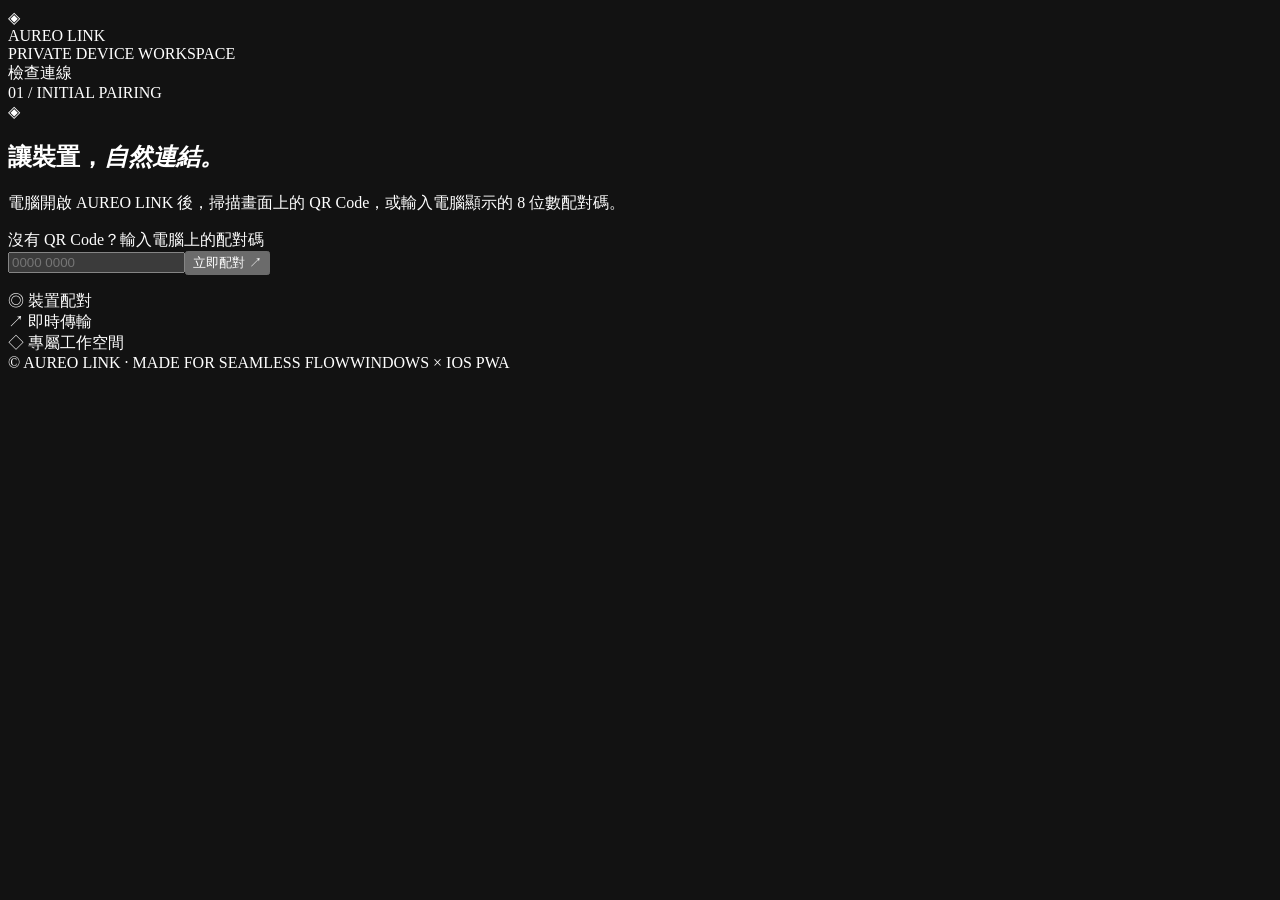
==== pwa/index.html @ 886913a0 "Release AUREO LINK v2 with standalone EXE and download portal" ====
<!doctype html>
<html lang="zh-Hant">
<head>
  <meta charset="utf-8">
  <meta name="viewport" content="width=device-width,initial-scale=1,viewport-fit=cover">
  <meta name="theme-color" content="#0e0e11">
  <meta name="color-scheme" content="dark">
  <meta name="apple-mobile-web-app-capable" content="yes">
  <meta name="apple-mobile-web-app-title" content="AUREO LINK">
  <meta name="description" content="AUREO LINK · 私密的跨裝置文字、連結與檔案傳輸空間">
  <link rel="icon" type="image/png" href="/icons/icon-192.png">
  <link rel="apple-touch-icon" href="/icons/icon-192.png">
  <link rel="manifest" href="/manifest.webmanifest">
  <link rel="stylesheet" href="/app.css">
  <title>AUREO LINK — 共享工作台</title>
</head>
<body>
 <div class="ambient ambient-one"></div><div class="ambient ambient-two"></div>
 <div class="page">
  <header class="header">
   <div class="brand"><div class="mark">◈</div><div><div class="brand-name">AUREO <span>LINK</span></div><div class="brand-sub">PRIVATE DEVICE WORKSPACE</div></div></div>
   <div class="head-side"><span class="pill" id="connectionPill"><span class="signal"></span> 檢查連線</span></div>
  </header>

  <section class="install-note" id="installNote" hidden>
   <div><strong>AUREO LINK 使用提示</strong><p>免費模式每次重開電腦程式後，請重新掃描 QR Code。固定網址的服務可在 Safari 分享 <span aria-label="分享">▣</span> →「加入主畫面」。</p></div>
   <button class="close-note" id="closeInstall" aria-label="關閉提示">×</button>
  </section>

  <section id="pairView" class="pair-view">
   <div class="eyebrow">01 / INITIAL PAIRING</div>
   <div class="hero-icon">◈</div>
   <h1>讓裝置，<em>自然連結。</em></h1>
   <p class="intro">電腦開啟 AUREO LINK 後，掃描畫面上的 QR Code，或輸入電腦顯示的 8 位數配對碼。</p>
   <div id="pairWaiting" class="pair-waiting" hidden><div class="loader"></div><strong id="pairWaitingTitle">等待電腦確認</strong><p>請在電腦視窗按下「允許」，即可開啟專屬傳送通道。</p></div>
   <form id="pairForm" class="pin-box">
    <label for="pin">沒有 QR Code？輸入電腦上的配對碼</label>
    <div class="pin-form"><input id="pin" inputmode="numeric" autocomplete="one-time-code" maxlength="8" pattern="[0-9]{8}" placeholder="0000 0000" aria-label="8 位數配對碼" required><button type="submit">立即配對 ↗</button></div>
   </form>
   <p class="helper" id="pairError" role="status"></p>
   <div class="trust-items"><div>◎ <span>裝置配對</span></div><div>↗ <span>即時傳輸</span></div><div>◇ <span>專屬工作空間</span></div></div>
  </section>

  <section id="roomView" class="room" hidden>
   <aside class="sidebar">
    <div class="eyebrow">01 / LINKED DEVICES</div>
    <h2>我的裝置</h2>
    <div class="device-card"><div class="device-icon">▣</div><div class="device-text"><strong id="computerName">Windows 電腦</strong><span id="computerStatus">正在連線...</span></div><span id="deviceDot" class="device-dot"></span></div>
    <div class="section-line"></div>
    <div class="eyebrow">02 / YOUR SPACE</div>
    <div class="space-selected">◈ <span>即時共享空間</span><span class="space-arrow">↗</span></div>
    <div class="side-info">只要電腦程式保持開啟，就能用手機即時傳送文字、連結、照片和檔案。<br><br>傳輸經過你設定的中繼伺服器，伺服器不保留聊天內容。</div>
    <button class="unpair" id="unpairBtn">取消這台手機的配對</button>
   </aside>
   <main class="chat-panel">
    <div class="chat-top"><div><div class="eyebrow">LIVE WORKSPACE / 001</div><h2>即時共享空間 <span class="chat-top-ornament">↗</span></h2></div><span id="chatStatus" class="status-mini">連線中...</span></div>
    <div class="messages" id="messages" aria-live="polite">
      <div class="welcome"><div class="welcome-mark">◈</div><h3>這裡是你的傳送空間</h3><p>不必登入通訊軟體。將檔案、圖片、網址或文字放在這裡，另一端就會收到。</p></div>
    </div>
    <div class="composer">
      <div id="transferList" class="transfer-list" aria-live="polite"></div>
      <div class="clipboard-panel">
       <strong>文字剪貼簿同步</strong>
       <p id="clipboardStatus" role="status">手機同步後電腦可直接貼上；電腦複製後，點下方按鈕存入手機剪貼簿。</p>
       <div class="clipboard-actions"><button id="sendClipboardBtn">手機複製 → 電腦可貼上</button><button id="receiveClipboardBtn" disabled>複製電腦內容</button></div>
       <textarea id="clipboardInput" rows="1" aria-label="貼上並同步到電腦" placeholder="iPhone 若要求操作，請長按此處貼上，即會同步至電腦"></textarea>
      </div>
      <div id="pendingFile" class="pending-file" hidden></div>
      <div class="compose-entry"><button id="fileBtn" aria-label="附加檔案" title="傳送照片或檔案" class="file-button">＋</button><textarea rows="1" id="messageInput" placeholder="輸入訊息，或貼上連結..." aria-label="訊息"></textarea><button id="pasteBtn" class="mini-button" title="貼上剪貼簿文字">貼上</button><button id="sendBtn" class="send-button" aria-label="傳送">➤</button></div>
      <input id="fileInput" type="file" multiple hidden>
      <div class="composer-hint"><span>＋ 可傳檔案與圖片 · 單檔上限 20 MB</span><span>在線即時傳送，不會離線代收</span></div>
    </div>
   </main>
  </section>
  <footer class="footer"><span>© AUREO LINK · MADE FOR SEAMLESS FLOW</span><span>WINDOWS × IOS PWA</span></footer>
 </div>
 <div class="toast" id="toast" role="status" aria-live="polite"></div>
 <script src="/app.js" defer></script>
</body>
</html>
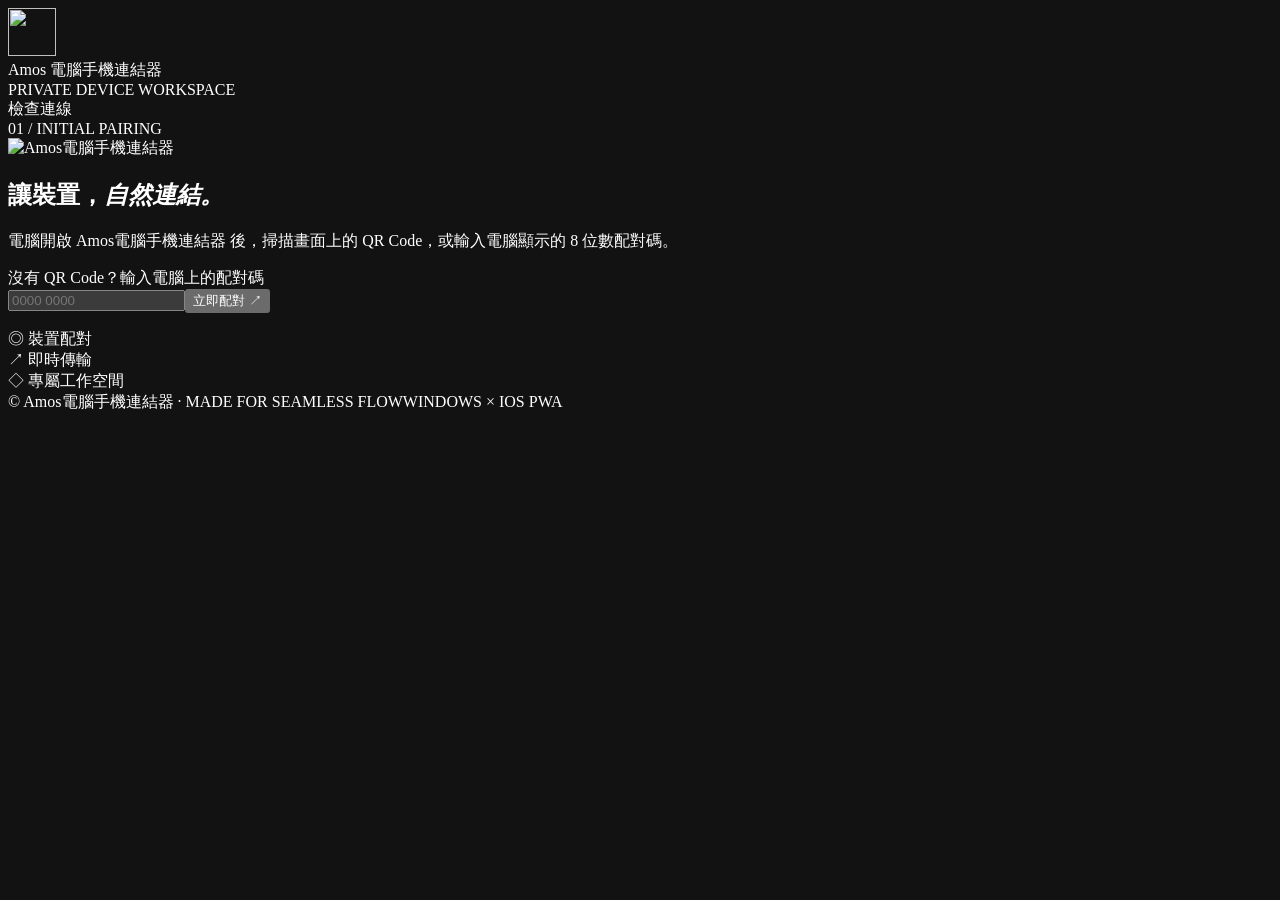
==== commit 9beef1ae: "Unify Amos branding and installer shortcuts" ====
--- a/pwa/index.html
+++ b/pwa/index.html
@@ -6,32 +6,32 @@
   <meta name="theme-color" content="#0e0e11">
   <meta name="color-scheme" content="dark">
   <meta name="apple-mobile-web-app-capable" content="yes">
-  <meta name="apple-mobile-web-app-title" content="AUREO LINK">
-  <meta name="description" content="AUREO LINK · 私密的跨裝置文字、連結與檔案傳輸空間">
+  <meta name="apple-mobile-web-app-title" content="Amos電腦手機連結器">
+  <meta name="description" content="Amos電腦手機連結器 · 私密的跨裝置文字、連結與檔案傳輸空間">
   <link rel="icon" type="image/png" href="/icons/icon-192.png">
   <link rel="apple-touch-icon" href="/icons/icon-192.png">
   <link rel="manifest" href="/manifest.webmanifest">
   <link rel="stylesheet" href="/app.css">
-  <title>AUREO LINK — 共享工作台</title>
+  <title>Amos電腦手機連結器 — 共享工作台</title>
 </head>
 <body>
  <div class="ambient ambient-one"></div><div class="ambient ambient-two"></div>
  <div class="page">
   <header class="header">
-   <div class="brand"><div class="mark">◈</div><div><div class="brand-name">AUREO <span>LINK</span></div><div class="brand-sub">PRIVATE DEVICE WORKSPACE</div></div></div>
+   <div class="brand"><img class="mark" src="/icons/icon-192.png" width="48" height="48" alt=""><div><div class="brand-name">Amos <span>電腦手機連結器</span></div><div class="brand-sub">PRIVATE DEVICE WORKSPACE</div></div></div>
    <div class="head-side"><span class="pill" id="connectionPill"><span class="signal"></span> 檢查連線</span></div>
   </header>
 
   <section class="install-note" id="installNote" hidden>
-   <div><strong>AUREO LINK 使用提示</strong><p>免費模式每次重開電腦程式後，請重新掃描 QR Code。固定網址的服務可在 Safari 分享 <span aria-label="分享">▣</span> →「加入主畫面」。</p></div>
+   <div><strong>Amos電腦手機連結器 使用提示</strong><p>免費模式每次重開電腦程式後，請重新掃描 QR Code。固定網址的服務可在 Safari 分享 <span aria-label="分享">▣</span> →「加入主畫面」。</p></div>
    <button class="close-note" id="closeInstall" aria-label="關閉提示">×</button>
   </section>
 
   <section id="pairView" class="pair-view">
    <div class="eyebrow">01 / INITIAL PAIRING</div>
-   <div class="hero-icon">◈</div>
+   <div class="hero-icon"><img src="/icons/icon-192.png" width="112" height="112" alt="Amos電腦手機連結器"></div>
    <h1>讓裝置，<em>自然連結。</em></h1>
-   <p class="intro">電腦開啟 AUREO LINK 後，掃描畫面上的 QR Code，或輸入電腦顯示的 8 位數配對碼。</p>
+   <p class="intro">電腦開啟 Amos電腦手機連結器 後，掃描畫面上的 QR Code，或輸入電腦顯示的 8 位數配對碼。</p>
    <div id="pairWaiting" class="pair-waiting" hidden><div class="loader"></div><strong id="pairWaitingTitle">等待電腦確認</strong><p>請在電腦視窗按下「允許」，即可開啟專屬傳送通道。</p></div>
    <form id="pairForm" class="pin-box">
     <label for="pin">沒有 QR Code？輸入電腦上的配對碼</label>
@@ -72,7 +72,7 @@
     </div>
    </main>
   </section>
-  <footer class="footer"><span>© AUREO LINK · MADE FOR SEAMLESS FLOW</span><span>WINDOWS × IOS PWA</span></footer>
+  <footer class="footer"><span>© Amos電腦手機連結器 · MADE FOR SEAMLESS FLOW</span><span>WINDOWS × IOS PWA</span></footer>
  </div>
  <div class="toast" id="toast" role="status" aria-live="polite"></div>
  <script src="/app.js" defer></script>
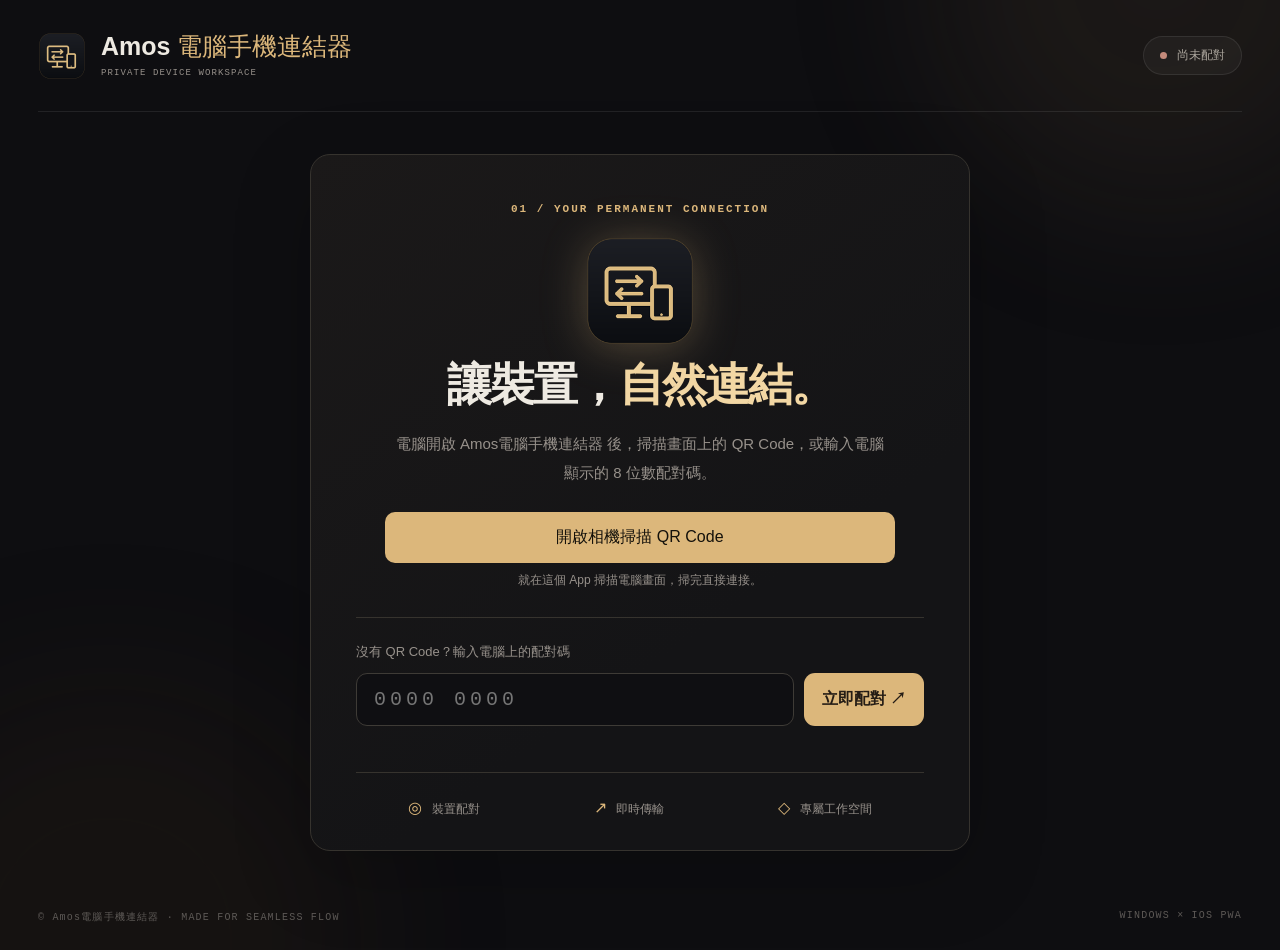
==== commit 5005256f: "Keep mobile PWA installed with in-app QR, short-code directory and restart-safe pairing" ====
--- a/pwa/index.html
+++ b/pwa/index.html
@@ -8,34 +8,36 @@
   <meta name="apple-mobile-web-app-capable" content="yes">
   <meta name="apple-mobile-web-app-title" content="Amos電腦手機連結器">
   <meta name="description" content="Amos電腦手機連結器 · 私密的跨裝置文字、連結與檔案傳輸空間">
-  <link rel="icon" type="image/png" href="/icons/icon-192.png">
-  <link rel="apple-touch-icon" href="/icons/icon-192.png">
-  <link rel="manifest" href="/manifest.webmanifest">
-  <link rel="stylesheet" href="/app.css">
+  <link rel="icon" type="image/png" href="icons/icon-192.png">
+  <link rel="apple-touch-icon" href="icons/icon-192.png">
+  <link rel="manifest" href="manifest.webmanifest">
+  <link rel="stylesheet" href="app.css">
   <title>Amos電腦手機連結器 — 共享工作台</title>
 </head>
 <body>
  <div class="ambient ambient-one"></div><div class="ambient ambient-two"></div>
  <div class="page">
   <header class="header">
-   <div class="brand"><img class="mark" src="/icons/icon-192.png" width="48" height="48" alt=""><div><div class="brand-name">Amos <span>電腦手機連結器</span></div><div class="brand-sub">PRIVATE DEVICE WORKSPACE</div></div></div>
+   <div class="brand"><img class="mark" src="icons/icon-192.png" width="48" height="48" alt=""><div><div class="brand-name">Amos <span>電腦手機連結器</span></div><div class="brand-sub">PRIVATE DEVICE WORKSPACE</div></div></div>
    <div class="head-side"><span class="pill" id="connectionPill"><span class="signal"></span> 檢查連線</span></div>
   </header>
 
   <section class="install-note" id="installNote" hidden>
-   <div><strong>Amos電腦手機連結器 使用提示</strong><p>免費模式每次重開電腦程式後，請重新掃描 QR Code。固定網址的服務可在 Safari 分享 <span aria-label="分享">▣</span> →「加入主畫面」。</p></div>
+   <div><strong>Amos電腦手機連結器 使用提示</strong><p>在 Safari 分享 <span aria-label="分享">▣</span> →「加入主畫面」，只需安裝一次。重開 App 會恢復已記住的配對；新增連線可直接使用 App 內相機或 8 位數連線碼。</p></div>
    <button class="close-note" id="closeInstall" aria-label="關閉提示">×</button>
   </section>
 
   <section id="pairView" class="pair-view">
-   <div class="eyebrow">01 / INITIAL PAIRING</div>
-   <div class="hero-icon"><img src="/icons/icon-192.png" width="112" height="112" alt="Amos電腦手機連結器"></div>
+   <div class="eyebrow">01 / YOUR PERMANENT CONNECTION</div>
+   <div class="hero-icon"><img src="icons/icon-192.png" width="112" height="112" alt="Amos電腦手機連結器"></div>
    <h1>讓裝置，<em>自然連結。</em></h1>
    <p class="intro">電腦開啟 Amos電腦手機連結器 後，掃描畫面上的 QR Code，或輸入電腦顯示的 8 位數配對碼。</p>
    <div id="pairWaiting" class="pair-waiting" hidden><div class="loader"></div><strong id="pairWaitingTitle">等待電腦確認</strong><p>請在電腦視窗按下「允許」，即可開啟專屬傳送通道。</p></div>
+   <div class="scan-actions"><button id="scanBtn" class="scan-button">開啟相機掃描 QR Code</button><p>就在這個 App 掃描電腦畫面，掃完直接連接。</p></div>
+   <section id="scanner" class="scanner" hidden aria-label="QR Code 掃描器"><div class="scanner-head"><strong>掃描電腦 QR Code</strong><button id="closeScanner" type="button">關閉相機</button></div><video id="scanVideo" playsinline muted></video><p id="scanError" role="status"></p></section>
    <form id="pairForm" class="pin-box">
     <label for="pin">沒有 QR Code？輸入電腦上的配對碼</label>
-    <div class="pin-form"><input id="pin" inputmode="numeric" autocomplete="one-time-code" maxlength="8" pattern="[0-9]{8}" placeholder="0000 0000" aria-label="8 位數配對碼" required><button type="submit">立即配對 ↗</button></div>
+    <div class="pin-form"><input id="pin" inputmode="numeric" autocomplete="one-time-code" maxlength="8" pattern="[0-9]{8}" placeholder="0000 0000" aria-label="8 位數配對碼" required><button id="pairSubmit" type="submit">立即配對 ↗</button></div>
    </form>
    <p class="helper" id="pairError" role="status"></p>
    <div class="trust-items"><div>◎ <span>裝置配對</span></div><div>↗ <span>即時傳輸</span></div><div>◇ <span>專屬工作空間</span></div></div>
@@ -50,6 +52,7 @@
     <div class="eyebrow">02 / YOUR SPACE</div>
     <div class="space-selected">◈ <span>即時共享空間</span><span class="space-arrow">↗</span></div>
     <div class="side-info">只要電腦程式保持開啟，就能用手機即時傳送文字、連結、照片和檔案。<br><br>傳輸經過你設定的中繼伺服器，伺服器不保留聊天內容。</div>
+    <button class="unpair" id="reconnectBtn">重新連線</button>
     <button class="unpair" id="unpairBtn">取消這台手機的配對</button>
    </aside>
    <main class="chat-panel">
@@ -75,6 +78,9 @@
   <footer class="footer"><span>© Amos電腦手機連結器 · MADE FOR SEAMLESS FLOW</span><span>WINDOWS × IOS PWA</span></footer>
  </div>
  <div class="toast" id="toast" role="status" aria-live="polite"></div>
- <script src="/app.js" defer></script>
+ <script src="vendor/jsQR.js" defer></script>
+ <script src="connection.js" defer></script>
+ <script src="scanner.js" defer></script>
+ <script src="app.js" defer></script>
 </body>
 </html>
--- a/pwa/app.css
+++ b/pwa/app.css
@@ -0,0 +1,11 @@
+:root{--bg:#0e0e11;--panel:#17171b;--panel2:#202025;--border:#36332e;--gold:#dcb77b;--lightGold:#f2d7a4;--text:#eeeae2;--muted:#97918b;--green:#79cca4;--radius:15px;font-family:Inter,-apple-system,BlinkMacSystemFont,"SF Pro Display","Microsoft JhengHei",sans-serif;color:var(--text);background:var(--bg)}
+*{box-sizing:border-box}body{margin:0;min-height:100dvh;background:var(--bg)}button,input,textarea{font:inherit}button{cursor:pointer}button:disabled{opacity:.45;cursor:not-allowed}[hidden]{display:none!important}::selection{color:var(--bg);background:var(--gold)}a{color:var(--lightGold);text-decoration:underline;text-underline-offset:4px}a:hover{color:#fff}button:focus-visible,textarea:focus-visible,input:focus-visible{outline:2px solid var(--gold);outline-offset:3px}.ambient{position:fixed;pointer-events:none;border-radius:100%;filter:blur(80px);opacity:.15}.ambient-one{top:-250px;right:-110px;width:460px;height:460px;background:#6b563c}.ambient-two{bottom:-300px;left:-150px;width:520px;height:520px;background:#45301a}.page{position:relative;max-width:1380px;min-height:100dvh;padding:0 38px;margin:auto;display:flex;flex-direction:column}.header{height:112px;display:flex;align-items:center;justify-content:space-between;border-bottom:1px solid #ffffff16}.brand{display:flex;align-items:center;gap:15px}.mark{color:var(--gold);font-size:43px;line-height:1}.brand-name{font-size:27px;font-weight:800;letter-spacing:3px;line-height:1}.brand-name span{color:var(--gold);font-weight:400}.brand-sub{font-family:ui-monospace,SFMono-Regular,Consolas,monospace;font-size:10px;color:var(--muted);letter-spacing:2px;margin-top:9px}.head-side{display:flex;align-items:center;gap:18px}.pill{color:#afa9a0;background:#ffffff09;border:1px solid #ffffff16;display:flex;gap:10px;align-items:center;border-radius:30px;padding:10px 16px;font-size:12px}.signal{height:7px;width:7px;background:#777;border-radius:50%}.pill.online .signal{background:var(--green);box-shadow:0 0 9px #79cca480}.pill.offline .signal{background:#c48a7b}.install-note{margin:16px 0 0;padding:13px 17px;border:1px solid #80623d;background:#352a1d;border-radius:12px;display:flex;align-items:flex-start;justify-content:space-between;gap:8px}.install-note strong{color:var(--lightGold);font-size:13px}.install-note p{color:#d2c4ad;font-size:12px;margin:6px 0 0;line-height:1.7}.close-note{background:transparent;color:var(--lightGold);font-size:20px;border:0}.eyebrow{font:700 11px ui-monospace,SFMono-Regular,Consolas,monospace;color:var(--gold);letter-spacing:2px}.pair-view{border:1px solid var(--border);border-radius:20px;background:linear-gradient(145deg,#1b1919,#141416 65%);margin:42px auto 32px;padding:48px 45px 32px;width:min(100%,660px);text-align:center;box-shadow:0 24px 80px #0003}.hero-icon{font-size:78px;color:var(--gold);filter:drop-shadow(0 4px 22px #dcb77b4d);margin:20px 0 5px}.pair-view h1{font-size:clamp(30px,4vw,45px);letter-spacing:-2px;font-weight:750;margin:8px 0}.pair-view h1 em{font-style:normal;color:var(--lightGold)}.intro{color:var(--muted);line-height:1.95;max-width:490px;margin:14px auto 24px;font-size:15px}.pin-box{border-top:1px solid var(--border);margin-top:28px;padding-top:25px;text-align:left}.pin-box label{font-size:13px;color:var(--muted);display:block;margin-bottom:12px}.pin-form{display:flex;gap:10px}.pin-form input{min-width:0;flex:1;background:#0f0f12;color:var(--text);border:1px solid #3e3b36;border-radius:11px;padding:14px 17px;letter-spacing:4px;font-size:20px;font-family:ui-monospace,SFMono-Regular,Consolas,monospace}.pin-form button{white-space:nowrap;background:var(--gold);color:#241c15;font-weight:750;border:0;padding:12px 18px;border-radius:11px}.pin-form button:hover{background:var(--lightGold)}.helper{color:#db918d;min-height:22px;text-align:left;font-size:12px}.pair-waiting{padding:22px;background:#2b2620;border:1px solid #5d4c35;border-radius:12px}.pair-waiting strong{display:block;color:var(--lightGold);margin-top:6px}.pair-waiting p{font-size:12px;color:var(--muted);line-height:1.6}.loader{border:2px solid #ffffff22;border-top:2px solid var(--gold);width:25px;height:25px;border-radius:50%;margin:auto;animation:spin 1s linear infinite}@keyframes spin{to{transform:rotate(360deg)}}.trust-items{border-top:1px solid var(--border);padding-top:25px;display:flex;justify-content:space-around;gap:10px;color:var(--gold)}.trust-items span{color:var(--muted);font-size:12px;margin-left:5px}.room{margin-top:28px;min-height:610px;display:grid;grid-template-columns:285px minmax(0,1fr);gap:18px;flex:1}.sidebar{border:1px solid var(--border);background:var(--panel);border-radius:16px;padding:27px 22px;display:flex;flex-direction:column;gap:12px}.sidebar h2{font-size:24px;letter-spacing:-.8px;margin:1px 0 11px}.device-card{padding:14px 12px;border:1px solid #67563e;background:linear-gradient(130deg,#28241e,#1e1e20);border-radius:12px;display:flex;align-items:center;gap:10px}.device-icon{display:grid;place-items:center;border-radius:10px;flex:0 0 43px;height:43px;background:#77604233;color:var(--lightGold);font-size:25px}.device-text{display:flex;flex-direction:column;gap:4px;min-width:0;flex:1}.device-text strong{font-size:12px;overflow:hidden;text-overflow:ellipsis;white-space:nowrap}.device-text span{font-size:11px;color:var(--muted)}.device-dot{height:8px;width:8px;border-radius:50%;background:#666}.device-dot.online{background:var(--green);box-shadow:0 0 10px #79cca490}.section-line{border-top:1px solid var(--border);margin:14px 0 8px}.space-selected{padding:15px 12px;border-radius:10px;background:#55432b6e;color:var(--lightGold);font-size:13px;display:flex;gap:9px;align-items:center}.space-arrow{margin-left:auto}.side-info{color:var(--muted);line-height:1.85;font-size:12px;margin:20px 2px}.unpair{margin-top:auto;background:transparent;border:1px solid #ffffff17;border-radius:8px;color:var(--muted);font-size:12px;padding:12px}.unpair:hover{color:var(--text);border-color:var(--gold)}.chat-panel{border:1px solid var(--border);border-radius:16px;background:var(--panel);display:flex;flex-direction:column;overflow:hidden;min-height:610px}.chat-top{display:flex;justify-content:space-between;align-items:center;border-bottom:1px solid var(--border);padding:24px 29px 20px}.chat-top h2{font-size:25px;letter-spacing:-.7px;margin:6px 0 0}.chat-top-ornament{font-size:17px;color:var(--gold);font-weight:300;margin-left:5px}.status-mini{font-size:11px;color:var(--muted);border:1px solid var(--border);border-radius:20px;padding:7px 12px;white-space:nowrap}.messages{flex:1;min-height:230px;max-height:calc(100dvh - 330px);overflow-y:auto;padding:22px 30px 30px;display:flex;flex-direction:column;gap:20px;scroll-behavior:smooth}.welcome{text-align:center;margin:auto;max-width:325px;padding:40px 0;color:var(--muted)}.welcome-mark{font-size:53px;color:var(--gold);opacity:.55}.welcome h3{color:var(--text);margin:10px 0 7px;font-size:18px}.welcome p{font-size:12px;line-height:1.9}.bubble-group{display:flex;flex-direction:column;gap:5px;max-width:89%}.bubble-group.mine{align-self:flex-end;align-items:flex-end}.bubble-group.theirs{align-self:flex-start;align-items:flex-start}.bubble-group.system{align-self:center;max-width:95%;align-items:center}.byline{font-size:10px;color:var(--muted);padding:0 5px}.bubble{background:var(--panel2);border:1px solid #ffffff0e;border-radius:14px 14px 14px 4px;padding:13px 15px;white-space:pre-wrap;overflow-wrap:anywhere;font-size:14px;line-height:1.7}.mine .bubble{background:#54432977;border-color:#8e704145;border-radius:14px 14px 4px 14px}.system .bubble{font-size:12px;background:transparent;border:0;color:var(--muted);text-align:center}.bubble a{display:block;overflow-wrap:anywhere}.message-actions{display:flex;gap:10px}.message-actions button{background:none;border:0;color:var(--muted);font-size:11px;padding:2px 6px}.file-message{min-width:min(250px,60vw);border:1px solid #ffffff16;background:#252429;border-radius:12px;padding:12px;max-width:350px}.mine .file-message{background:#3e3426}.file-title{font-size:13px;font-weight:700;line-height:1.5;overflow-wrap:anywhere}.file-meta{font-size:10px;color:var(--muted);margin:5px 0 9px}.file-photo{width:100%;max-height:260px;object-fit:contain;border-radius:8px;margin-bottom:10px;background:#0e0e11}.file-actions{display:flex;gap:8px;flex-wrap:wrap}.file-actions button{background:#423829;color:var(--lightGold);border:1px solid #8b6d42;border-radius:8px;padding:8px 12px;font-size:12px}.composer{border-top:1px solid var(--border);padding:16px 25px 17px;background:#161619}.compose-entry{display:flex;align-items:flex-end;gap:10px;padding:7px 9px;background:#232328;border:1px solid #49413a;border-radius:14px}.file-button{height:43px;width:42px;background:#38332b;border:0;border-radius:9px;color:var(--gold);font-size:27px;font-weight:300;flex-shrink:0}.compose-entry textarea{outline:none!important;border:0;resize:none;flex:1;min-width:0;max-height:115px;background:transparent;color:var(--text);font-size:14px;padding:11px 0;line-height:1.55}.compose-entry textarea::placeholder{color:#8a8581}.mini-button{border:0;background:transparent;color:var(--muted);font-size:12px;flex-shrink:0;padding:13px 2px}.send-button{background:var(--gold);color:#2b241a;font-size:16px;border:0;border-radius:10px;width:44px;height:43px;flex-shrink:0}.send-button:hover{background:var(--lightGold)}.composer-hint{display:flex;justify-content:space-between;gap:10px;color:#77736f;font-size:10px;padding:10px 2px 0}.pending-file{font-size:12px;color:var(--gold);padding:0 5px 10px}.footer{padding:27px 0 24px;display:flex;justify-content:space-between;font-family:ui-monospace,SFMono-Regular,Consolas,monospace;font-size:10px;letter-spacing:1.2px;color:#5d5956}.toast{position:fixed;left:50%;transform:translate(-50%,15px);bottom:max(25px,env(safe-area-inset-bottom));background:#3a3024;border:1px solid #a17e4e;border-radius:12px;color:var(--lightGold);font-size:13px;padding:12px 19px;opacity:0;pointer-events:none;transition:all .2s;max-width:90vw;box-shadow:0 10px 45px #0006;z-index:10}.toast.show{opacity:1;transform:translate(-50%,0)}
+@media(max-width:800px){.page{padding:0 17px}.header{height:89px}.brand-name{font-size:22px;letter-spacing:1.5px}.mark{font-size:33px}.brand-sub{font-size:8px;letter-spacing:1px}.room{grid-template-columns:1fr;gap:10px;margin-top:12px}.sidebar{padding:14px 17px;gap:4px}.sidebar h2,.sidebar>.eyebrow,.sidebar .section-line,.sidebar .space-selected,.sidebar .side-info,.sidebar .unpair{display:none}.device-card{padding:9px 11px}.chat-panel{height:calc(100dvh - 250px);min-height:350px}.chat-top{padding:15px 15px 13px}.chat-top h2{font-size:19px}.messages{max-height:none;padding:14px;gap:17px}.composer{padding:10px 11px 12px}.composer-hint span:last-child{display:none}.footer{padding:18px 0;font-size:8px}.pair-view{margin:19px 0;padding:31px 21px 22px}.hero-icon{font-size:67px}.pair-view h1{font-size:30px}.intro{font-size:13px}.pin-form input{font-size:17px}.pin-form button{font-size:12px;padding:10px}.trust-items{gap:5px}.trust-items div{font-size:12px}.trust-items span{font-size:10px;margin:0}.install-note{margin-top:10px}}
+@media(max-width:470px){.page{padding:0 12px}.brand{gap:7px}.header{height:75px}.head-side .pill{padding:8px;font-size:10px}.brand-sub{font-size:7px}.chat-panel{height:calc(100dvh - 215px)}.chat-top{padding:12px}.chat-top h2{font-size:17px}.chat-top .eyebrow{font-size:9px}.compose-entry{gap:6px;padding:6px}.file-button,.send-button{height:39px;width:39px}.mini-button{font-size:11px}.compose-entry textarea{padding:8px 0}.composer-hint{font-size:9px}.footer{font-size:7px}.pair-view{margin-top:16px}.pin-form{gap:6px}.pin-form button{padding:9px}.pin-form input{letter-spacing:1px}.welcome{padding:22px 0}}
+@media(display-mode:standalone){.page{padding-top:env(safe-area-inset-top);padding-bottom:env(safe-area-inset-bottom)}}
+.clipboard-panel{padding:9px 11px;margin-bottom:9px;border:1px solid var(--border);border-radius:10px;background:var(--panel2);font-size:12px}.clipboard-panel strong{color:var(--gold)}.clipboard-panel p{margin:5px 0 7px;color:var(--muted);font-size:11px;line-height:1.5}.clipboard-actions{display:flex;gap:7px}.clipboard-actions button{flex:1;padding:8px 5px;border:1px solid var(--border);background:#30281e;color:var(--lightGold);border-radius:7px;font-size:11px}.clipboard-panel textarea{box-sizing:border-box;display:block;width:100%;margin-top:7px;resize:vertical;background:var(--panel);border:1px solid var(--border);border-radius:6px;padding:7px;color:var(--text);font-size:11px;min-height:32px}.transfer-list{max-height:104px;overflow-y:auto}.transfer-row{padding:8px 10px;margin-bottom:7px;background:#30281e;border-radius:8px;color:var(--lightGold);font-size:11px;overflow-wrap:anywhere}.transfer-row progress{display:block;width:100%;height:8px;margin-top:5px;accent-color:var(--gold)}.transfer-error{color:#f0a59c}.transfer-error progress{accent-color:#c86e64}@media(max-width:470px){.clipboard-panel{padding:7px 8px;margin-bottom:7px}.clipboard-panel p{font-size:10px}.clipboard-actions button{font-size:10px;padding:7px 3px}.clipboard-panel textarea{font-size:10px}.transfer-list{max-height:84px}.chat-panel{min-height:530px}}
+
+/* Amos family identity; keep the full product name readable on phones. */
+.mark{display:block;width:48px;height:48px;flex-shrink:0;object-fit:contain}.brand-name{font-size:clamp(16px,3vw,25px);letter-spacing:0}.hero-icon img{display:block;margin:auto}.brand{min-width:0}.header{gap:14px;flex-wrap:wrap}.brand-sub{font-size:9px;letter-spacing:1.1px}@media(max-width:480px){.mark{width:40px;height:40px}.brand-name{font-size:18px}.brand-sub{font-size:8px;letter-spacing:.6px}.head-side{margin-left:auto}.hero-icon{margin-top:20px}}
+
+.scan-actions{margin:24px auto 18px;max-width:510px}.scan-button{width:100%;padding:15px 18px;background:var(--gold);color:#14110b;border:0;border-radius:10px;font:700 16px inherit;cursor:pointer}.scan-actions p{font-size:12px;color:var(--muted);margin:9px 0}.scanner{max-width:510px;margin:15px auto;padding:12px;border:1px solid var(--border);border-radius:12px;background:var(--panel)}.scanner-head{display:flex;align-items:center;justify-content:space-between;gap:12px;margin-bottom:12px}.scanner-head button{padding:7px 11px;background:var(--panel2);color:var(--text);border:1px solid var(--border);border-radius:7px}.scanner video{display:block;width:100%;max-height:330px;object-fit:cover;border-radius:8px;background:#000}.scanner p{font-size:12px;color:var(--gold);line-height:1.6}.scan-button:disabled{opacity:.5}@media(max-width:800px){.sidebar .unpair{display:block;padding:7px 10px;font-size:11px;margin-top:7px}.sidebar{display:flex;flex-wrap:wrap;flex-direction:row}.device-card{flex:1 1 100%}.sidebar .unpair{flex:1}.hero-icon img{width:80px;height:80px}.pair-view{padding-top:23px}.scan-actions{margin-top:18px}}
